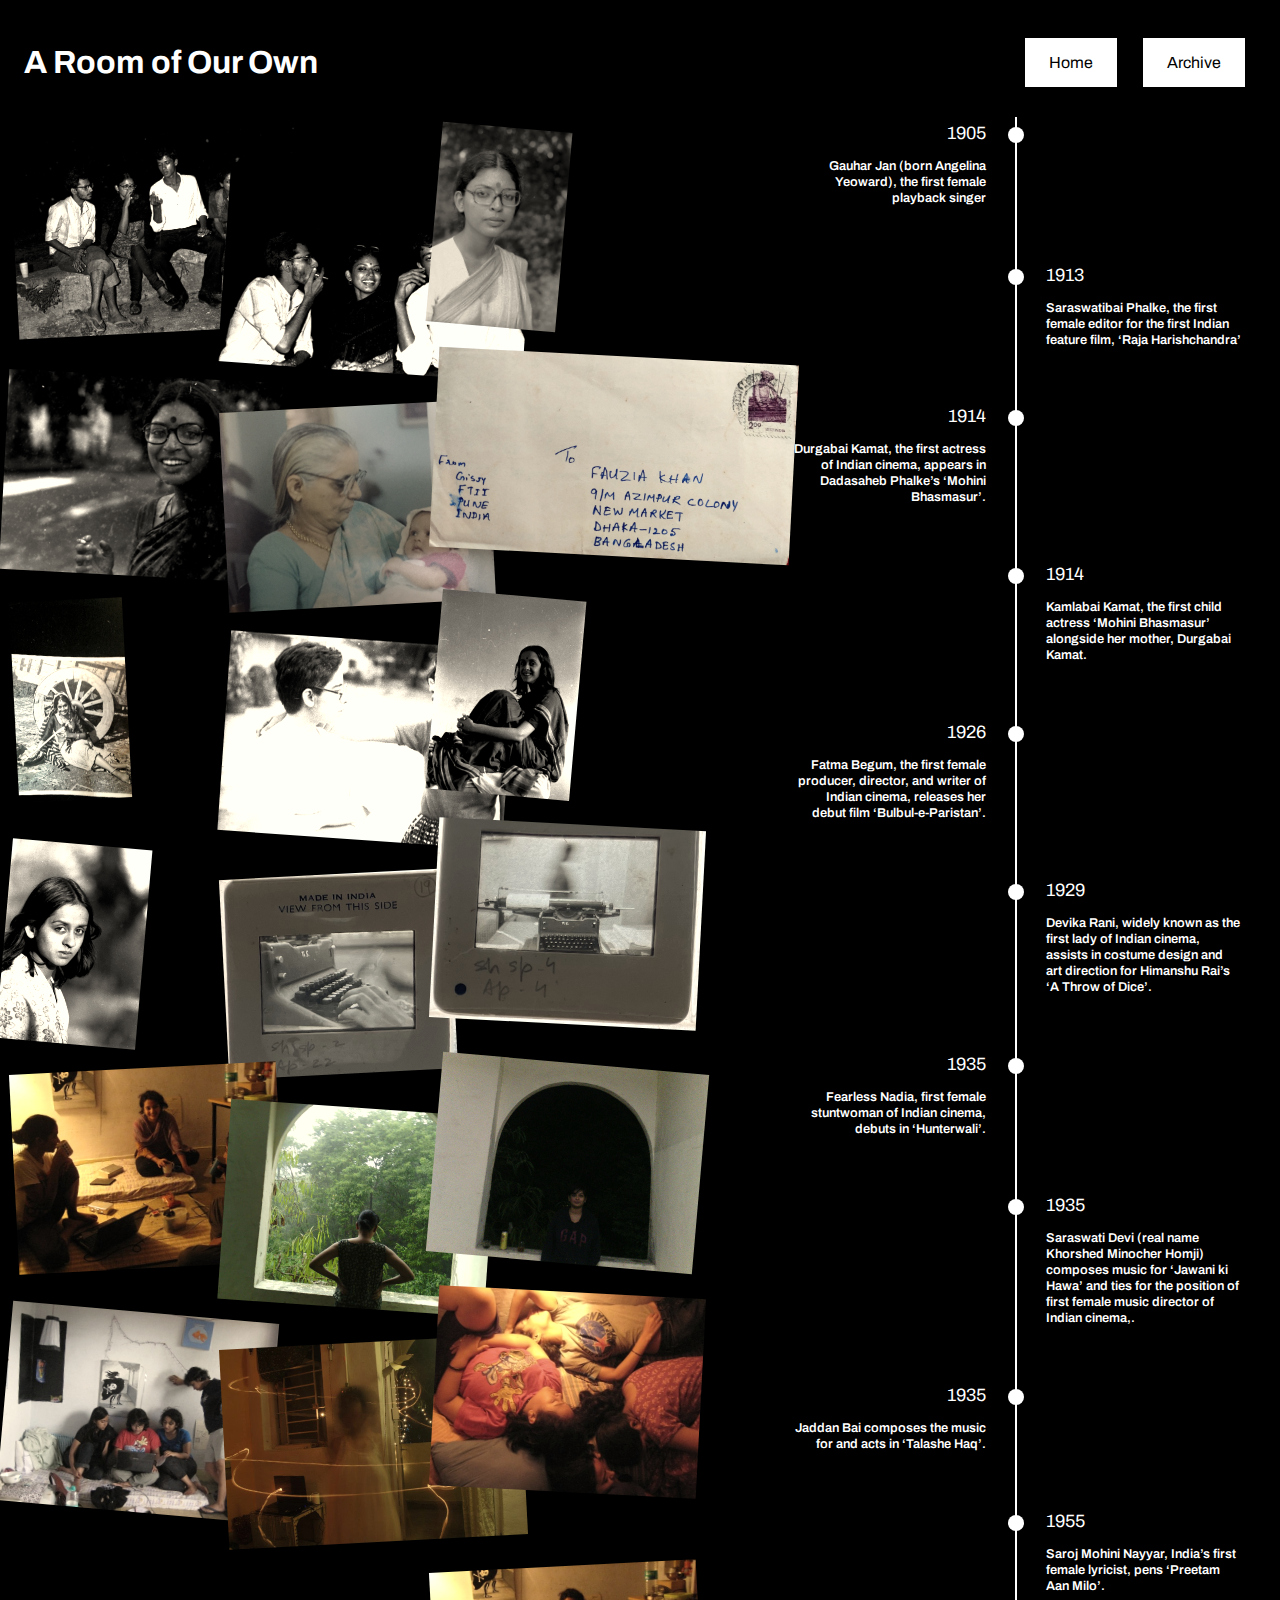
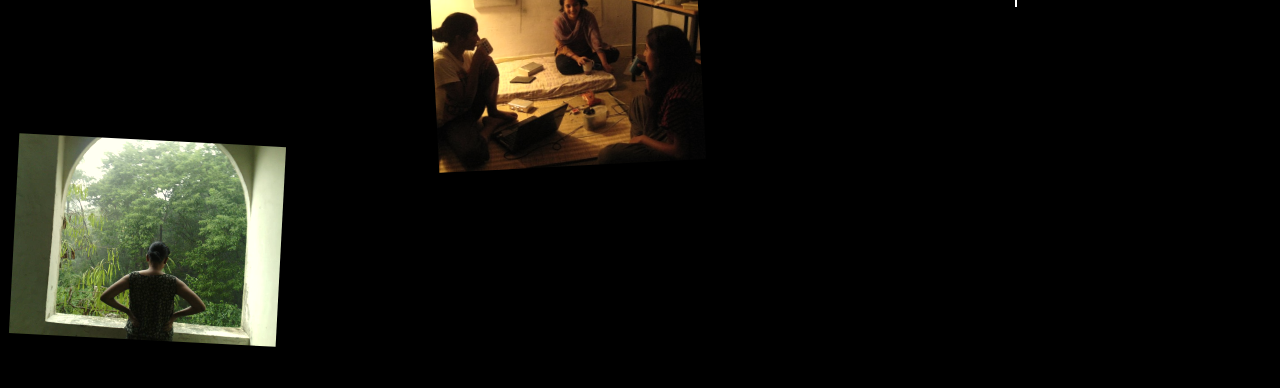
==== home.html @ 69948e9c "details added" ====
<html lang="en">
  <head>
    <meta charset="UTF-8" />
    <meta http-equiv="X-UA-Compatible" content="IE=edge" />
    <meta name="viewport" content="width=device-width, initial-scale=1.0" />
    <title>Document</title>
    <link rel="stylesheet" href="main.css" />
  </head>
  <body>
    <div class="header">
      <h1>A Room of Our Own</h1>
      <nav>
        <a onclick="location.href='/home.html';">Home</a>
        <a onclick="location.href='#';">Archive</a>
      </nav>
    </div>
    <!-- <div class="bg-image"></div> -->
    <div class="whole">
      <ul>
        <li>
          <img
            src="/images/Bina_ people_ bina dilip sudhanshu anjali.jpg"
            alt="Landscape"
          />
        </li>
        <li>
          <img
            src="/images/Bina_ People_ bina with dilip and sudhanshu.jpg"
            alt="Landscape"
          />
        </li>
        <li>
          <img src="/images/Bina_ People_ bina_1.jpg" alt="Landscape" />
        </li>
        <li>
          <img src="/images/Bina_ People_ bina_2.jpg" alt="Landscape" />
        </li>
        <li>
          <img src="/images/Copy of Irene_ people_ Tai.jpeg" alt="Landscape" />
        </li>
        <li>
          <img src="/images/Fauzia letter.jpg" alt="Landscape" />
        </li>

        <li>
          <img src="/images/Radha Saluja portfolio.jpg" alt="Landscape" />
        </li>
        <li>
          <img src="/images/Reena_ People_ reena jill.jpg" alt="Landscape" />
        </li>
        <li>
          <img src="/images/sameera_1.jpg" alt="Landscape" />
        </li>
        <li>
          <img src="/images/sameera_2.jpg" alt="Landscape" />
        </li>
        <li>
          <img
            src="/images/Surabhi_ film objects_ slide .jpg"
            alt="Landscape"
          />
        </li>
        <li>
          <img
            src="/images/Surabhi_ Object_ Typewriter slide 2.jpg"
            alt="Landscape"
          />
        </li>

        <li>
          <img src="/images/hostel 1.jpeg" alt="Landscape" />
        </li>
        <li>
          <img src="/images/hostel 11.jpeg" alt="Landscape" />
        </li>
        <li>
          <img src="/images/hostel 12.jpeg" alt="Landscape" />
        </li>
        <li>
          <img src="/images/hostel 2.jpeg" alt="Landscape" />
        </li>
        <li>
          <img src="/images/hostel 4.jpeg" alt="Landscape" />
        </li>
        <li>
          <img src="/images/hostel.jpeg" alt="Landscape" />
        </li>
        <li>
          <img src="/images/hostel 1.jpeg" alt="Landscape" />
        </li>
        <li>
          <img src="/images/hostel 11.jpeg" alt="Landscape" />
        </li>
      </ul>

      <section class="timeline-section">
        <div class="timeline-items">
          <div class="timeline-item">
            <div class="timeline-dot"></div>
            <div class="timeline-date">1905</div>
            <div class="timeline-content">
              <!-- <h3>timeline item title</h3> -->
              <p>
                Gauhar Jan (born Angelina Yeoward), the first female playback
                singer
              </p>
            </div>
          </div>
          <div class="timeline-item">
            <div class="timeline-dot"></div>
            <div class="timeline-date">1913</div>
            <div class="timeline-content">
              <!-- <h3>timeline item title</h3> -->
              <p>
                Saraswatibai Phalke, the first female editor for the first
                Indian feature film, ‘Raja Harishchandra’
              </p>
            </div>
          </div>
          <div class="timeline-item">
            <div class="timeline-dot"></div>
            <div class="timeline-date">1914</div>
            <div class="timeline-content">
              <!-- <h3>timeline item title</h3> -->
              <p>
                Durgabai Kamat, the first actress of Indian cinema, appears in
                Dadasaheb Phalke’s ‘Mohini Bhasmasur’.
              </p>
            </div>
          </div>
          <div class="timeline-item">
            <div class="timeline-dot"></div>
            <div class="timeline-date">1914</div>
            <div class="timeline-content">
              <!-- <h3>timeline item title</h3> -->
              <p>
                Kamlabai Kamat, the first child actress ‘Mohini Bhasmasur’
                alongside her mother, Durgabai Kamat.
              </p>
            </div>
          </div>
          <div class="timeline-item">
            <div class="timeline-dot"></div>
            <div class="timeline-date">1926</div>
            <div class="timeline-content">
              <!-- <h3>timeline item title</h3> -->
              <p>
                Fatma Begum, the first female producer, director, and writer of
                Indian cinema, releases her debut film ‘Bulbul-e-Paristan’.
              </p>
            </div>
          </div>
          <div class="timeline-item">
            <div class="timeline-dot"></div>
            <div class="timeline-date">1929</div>
            <div class="timeline-content">
              <!-- <h3>1929</h3> -->
              <p>
                Devika Rani, widely known as the first lady of Indian cinema,
                assists in costume design and art direction for Himanshu Rai’s
                ‘A Throw of Dice’.
              </p>
            </div>
          </div>
          <div class="timeline-item">
            <div class="timeline-dot"></div>
            <div class="timeline-date">1935</div>
            <div class="timeline-content">
              <!-- <h3>1935</h3> -->
              <p>
                Fearless Nadia, first female stuntwoman of Indian cinema, debuts
                in ‘Hunterwali’.
              </p>
            </div>
          </div>
          <div class="timeline-item">
            <div class="timeline-dot"></div>
            <div class="timeline-date">1935</div>
            <div class="timeline-content">
              <!-- <h3>1935</h3> -->
              <p>
                Saraswati Devi (real name Khorshed Minocher Homji) composes
                music for ‘Jawani ki Hawa’ and ties for the position of first
                female music director of Indian cinema,.
              </p>
            </div>
          </div>
          <div class="timeline-item">
            <div class="timeline-dot"></div>
            <div class="timeline-date">1935</div>
            <div class="timeline-content">
              <!-- <h3>1935</h3> -->
              <p>
                Jaddan Bai composes the music for and acts in ‘Talashe Haq’.
              </p>
            </div>
          </div>
          <div class="timeline-item">
            <div class="timeline-dot"></div>
            <div class="timeline-date">1955</div>
            <div class="timeline-content">
              <!-- <h3>1955 </h3> -->
              <p>
                Saroj Mohini Nayyar, India’s first female lyricist, pens
                ‘Preetam Aan Milo’.
              </p>
            </div>
          </div>
        </div>
      </section>
    </div>
  </body>
</html>
---- main.css ----
@import url("https://fonts.googleapis.com/css2?family=Archivo:ital,wght@0,100;0,400;0,500;0,600;1,100;1,300;1,400;1,500&display=swap");

:root {
  --total-thumbs: 15;
  --thumb-width: 20rem;
  --total-logo-width: calc(var(--total-thumbs) * var(--thumb-width));
  --animation-duration: calc(var(--total-thumbs) * 5s);
}

body {
  background-color: #000;
  padding: 1rem;
}
/* img {
  width: 200px;
} */

.external {
  width: var(--total-logo-width);
  scrollbar-track-color: aqua;
  /* flex-wrap: no-wrap; */
}

.img-wrapper {
  /* display: none; */
  /* height: 350px; */

  margin-left: 3rem;
  z-index: -10;
}
.img-wrapper > img {
  width: var(--thumb-width);
  /* height: 250px; */
}

.external:hover {
  animation-play-state: paused;
}

.img-wrapper > p {
  width: 250px;
}

.img-wrapper:nth-child(odd) img {
  -webkit-transform: translate(0px, 50px) rotate(-2deg);
}

.img-wrapper:nth-child(even) img {
  -webkit-transform: translate(0px, 250px) rotate(2deg);
}

.img-wrapper:nth-child(even) p {
  -webkit-transform: translate(0px, 250px);
}

.img-wrapper:nth-child(odd) p {
  -webkit-transform: translate(0px, 50px);
}

.header {
  /* width: 100%; */
  display: flex;
  flex-direction: row;
  align-items: center;
  justify-content: space-between;
  font-family: "Archivo", sans-serif;
  color: #fff;
}

a {
  background-color: white;
  border: 1rem;
  padding: 1rem 1.5rem 1rem 1.5rem;
  margin: 0.7rem;
  color: #000;
}

p {
  font-family: "Archivo", sans-serif;
  color: #fff;
}

#cta {
  /* width: 100%; */
  position: absolute;
  margin: auto;
  left: 40%;
  bottom: 2rem;
  display: flex;
  flex-direction: column;
  align-items: center;
  justify-content: space-between;
  font-family: "Archivo", sans-serif;
  color: #fff;
}
#cta p {
  margin-bottom: 2rem;
}
#intropara {
  text-align: center;
  font-size: 1.2rem;
  font-weight: 600;
}

ul {
  width: 900px;
  margin: 0px auto;
  list-style: none;
  float: left;
  padding: 10px;
}

li {
  width: 200px;
  float: left;
  margin: 0 10px 10px 0;
  -webkit-filter: sepia(0.3);
  position: relative;
  -webkit-transition: 0.8s;
}

li:hover {
  -webkit-filter: sepia(0);
  z-index: 1;
}

li:nth-child(3n) {
  margin-right: 0;
}

li:nth-last-child(-n + 3) {
  margin-bottom: 0;
}

img {
  -webkit-transition: 0.8s;
  /* width: 200px; */
  height: 200px;
  object-fit: cover;
  /* box-shadow: 1px 1px 5px rgba(0, 0, 0, 0.5); */
  /* float: left; */
  /* border: 4px solid white; */
  /* border-bottom-width: 30px; */
  -moz-box-sizing: border-box;
  -webkit-box-sizing: border-box;
  box-sizing: border-box;
  margin: 10px 0 10px 0;
}

li:nth-child(1) img {
  -webkit-transform: translate(-20px, 10px) rotate(-3deg);
}

li:nth-child(2) img {
  -webkit-transform: translate(-20px, 50px) rotate(4deg);
}

li:nth-child(3) img {
  -webkit-transform: translate(-20px, 5px) rotate(5deg);
}

li:nth-child(4) img {
  -webkit-transform: translate(-30px, 20px) rotate(3deg);
}

li:nth-child(5) img {
  -webkit-transform: translate(-20px, 50px) rotate(-3deg);
}

li:nth-child(6) img {
  -webkit-transform: translate(-20px) rotate(3deg);
}

li:nth-child(7) img {
  -webkit-transform: translate(-20px, 10px) rotate(-3deg);
}

li:nth-child(8) img {
  -webkit-transform: translate(-20px, 50px) rotate(4deg);
}

li:nth-child(9) img {
  -webkit-transform: translate(-20px, 5px) rotate(5deg);
}

li:nth-child(10) img {
  -webkit-transform: translate(-30px, 20px) rotate(5deg);
}

li:nth-child(11) img {
  -webkit-transform: translate(-20px, 50px) rotate(-3deg);
}

li:nth-child(12) img {
  -webkit-transform: translate(-20px) rotate(3deg);
}

li:nth-child(13) img {
  -webkit-transform: translate(-20px, 10px) rotate(-3deg);
}

li:nth-child(14) img {
  -webkit-transform: translate(-20px, 50px) rotate(4deg);
}

li:nth-child(15) img {
  -webkit-transform: translate(-20px, 5px) rotate(5deg);
}

li:nth-child(16) img {
  -webkit-transform: translate(-30px, 20px) rotate(5deg);
}

li:nth-child(17) img {
  -webkit-transform: translate(-20px, 50px) rotate(-3deg);
}

li:nth-child(18) img {
  -webkit-transform: translate(-20px) rotate(3deg);
}

li:nth-child(19) img {
  -webkit-transform: translate(-20px, 50px) rotate(-3deg);
}

li:nth-child(20) img {
  -webkit-transform: translate(-20px) rotate(3deg);
}

li img:hover {
  box-shadow: 0 0 5px rgba(0, 0, 0, 0.5), 0 0 15px rgba(0, 0, 0, 0.7);
  -webkit-transform: scale(1.1);
}
.timeline-section {
  /* background-color: #dddd; */
  font-family: "Archivo", sans-serif;

  min-height: 100vh;
  padding: 15px;
}
.timeline-items {
  max-width: 1000px;
  width: 450px;
  margin: auto;
  display: flex;
  flex-wrap: wrap;
  position: relative;
}
.timeline-items::before {
  content: "";
  position: absolute;
  width: 2px;
  height: 100%;
  background-color: #fff;
  left: calc(50% - 1px);
}
.timeline-item {
  margin-bottom: 40px;
  width: 100%;
  position: relative;
}
.timeline-item:last-child {
  margin-bottom: 0;
}
.timeline-item:nth-child(odd) {
  padding-right: calc(50% + 30px);
  text-align: right;
}
.timeline-item:nth-child(even) {
  padding-left: calc(50% + 30px);
}
.timeline-dot {
  height: 16px;
  width: 16px;
  background-color: #fff;
  position: absolute;
  left: calc(50% - 8px);
  border-radius: 50%;
  top: 10px;
}
.timeline-date {
  font-size: 18px;
  color: #fff;
  margin: 6px 0 15px;
}
.timeline-content {
  /* background-color: #fff;  */
  /* padding: 10px; */
  width: fit-content;
  /* border-radius: 5px; */
}
.timeline-content h3 {
  font-size: 15px;
  color: #222;
  margin: 0 0 0px;
  text-transform: capitalize;
  /* font-weight: 500; */
}
.timeline-content p {
  color: #fff;
  font-size: 0.8rem;
  font-weight: 600;
  line-height: 1rem;
}

/* responsive */
@media (max-width: 767px) {
  .timeline-items::before {
    left: 7px;
  }
  .timeline-item:nth-child(odd) {
    padding-right: 0;
    text-align: left;
  }
  .timeline-item:nth-child(odd),
  .timeline-item:nth-child(even) {
    padding-left: 37px;
  }
  .timeline-dot {
    left: 0;
  }
}

/* .whole > ul {
    padding-top: 15rem;
  } */

body > div {
  /* width: 900px; */
  /* min-width: 40px; */

  display: flex;
  flex-direction: row;
}

@keyframes carousel {
  100% {
    transform: translateX(calc(3 * -1500px));
  }
}
.external {
  animation: carousel var(--animation-duration) linear infinite;
}
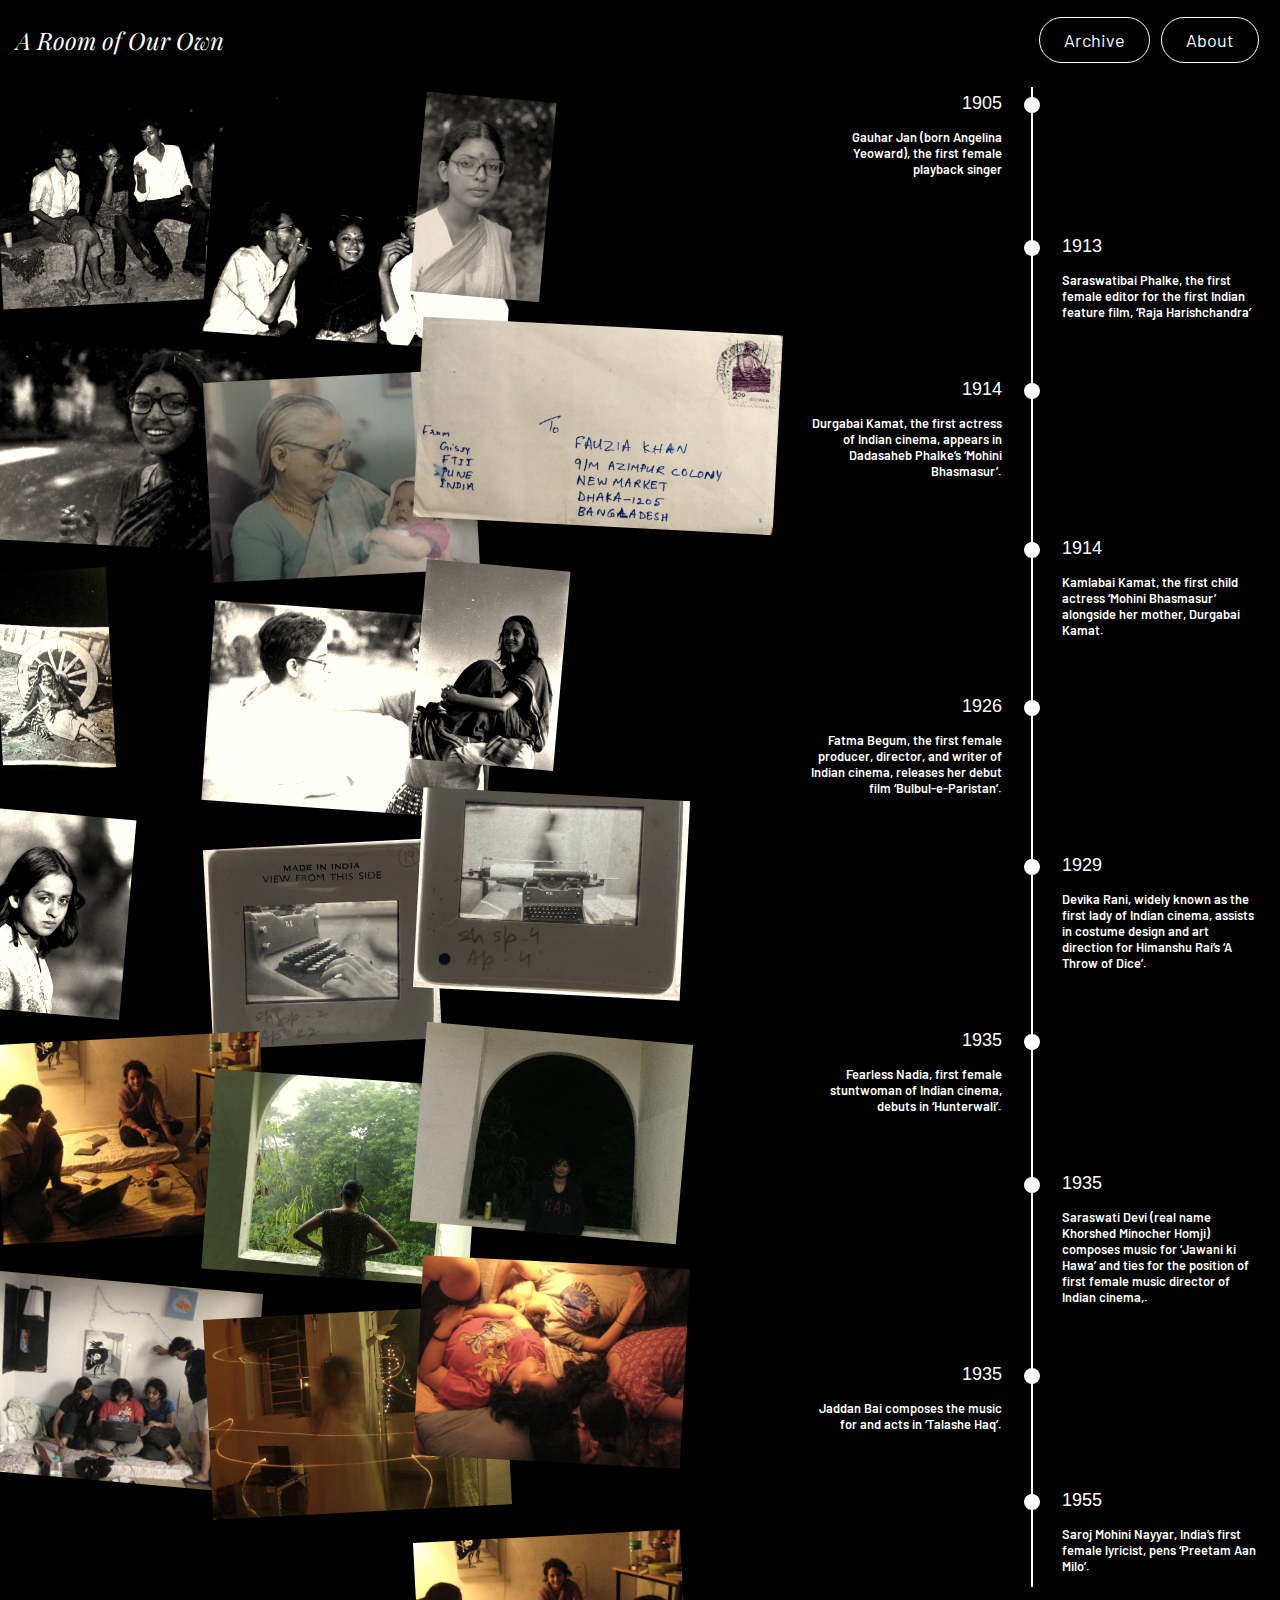
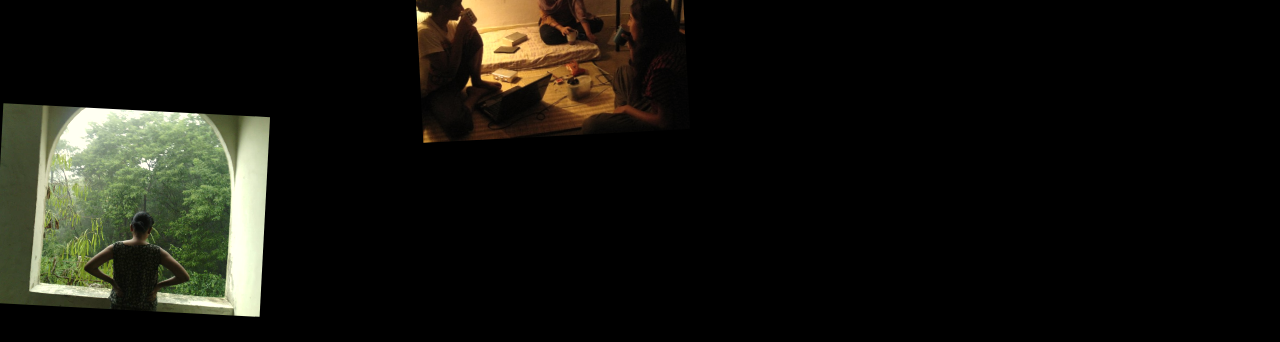
==== commit 33ed237e: "lp bg" ====
--- a/home.html
+++ b/home.html
@@ -10,8 +10,9 @@
     <div class="header">
       <h1>A Room of Our Own</h1>
       <nav>
-        <a onclick="location.href='/home.html';">Home</a>
+        <!-- <a onclick="location.href='/home.html';">Home</a> -->
         <a onclick="location.href='#';">Archive</a>
+        <a onclick="location.href='#';">About</a>
       </nav>
     </div>
     <!-- <div class="bg-image"></div> -->
--- a/main.css
+++ b/main.css
@@ -1,4 +1,4 @@
-@import url("https://fonts.googleapis.com/css2?family=Archivo:ital,wght@0,100;0,400;0,500;0,600;1,100;1,300;1,400;1,500&display=swap");
+@import url("https://fonts.googleapis.com/css2?family=Barlow:ital,wght@0,300;0,400;0,500;0,700;1,300;1,400;1,500;1,700&family=Playfair+Display:ital,wght@0,400;0,500;0,600;1,400;1,500;1,600&display=swap");
 
 :root {
   --total-thumbs: 15;
@@ -9,28 +9,48 @@
 
 body {
   background-color: #000;
-  padding: 1rem;
-}
-/* img {
-  width: 200px;
-} */
+  /* padding: 1rem; */
+}
+
+#rainbow {
+  position: absolute;
+  /* top: 3rem; */
+  left: 0;
+  top: 0;
+  background-image: linear-gradient(rgba(0, 0, 0, 0.8), rgba(0, 0, 0, 0.8)),
+    url("https://www.urbanly.in/pune/wp-content/uploads/2021/03/2-3.jpg");
+  z-index: -100;
+  height: 100vh;
+  width: 100vw;
+  background-size: contain;
+  background-repeat: repeat;
+  /* position: fixed; */
+
+  /* top: 0; */
+  /* left: 0; */
+}
 
 .external {
+  /* position: relative; */
+  /* top: 5rem; */
+  display: flex;
+  flex-direction: row;
   width: var(--total-logo-width);
-  scrollbar-track-color: aqua;
   /* flex-wrap: no-wrap; */
+  /* height: 40vh; */
 }
 
 .img-wrapper {
   /* display: none; */
   /* height: 350px; */
 
-  margin-left: 3rem;
+  margin-left: 2rem;
   z-index: -10;
 }
 .img-wrapper > img {
   width: var(--thumb-width);
-  /* height: 250px; */
+  height: 100%;
+  object-fit: contain;
 }
 
 .external:hover {
@@ -38,7 +58,8 @@
 }
 
 .img-wrapper > p {
-  width: 250px;
+  width: 20rem;
+  font-size: large;
 }
 
 .img-wrapper:nth-child(odd) img {
@@ -46,7 +67,7 @@
 }
 
 .img-wrapper:nth-child(even) img {
-  -webkit-transform: translate(0px, 250px) rotate(2deg);
+  -webkit-transform: translate(0px, 150px) rotate(2deg);
 }
 
 .img-wrapper:nth-child(even) p {
@@ -63,43 +84,67 @@
   flex-direction: row;
   align-items: center;
   justify-content: space-between;
-  font-family: "Archivo", sans-serif;
-  color: #fff;
-}
-
+  font-family: "Barlow", sans-serif;
+  font-size: 0.6rem;
+  color: #fff;
+  padding: 0 0.5rem 0 0.5rem;
+}
+.header h1 {
+  font-family: "Playfair Display", serif;
+  font-style: italic;
+  font-weight: 400;
+  font-size: 1.5rem;
+}
 a {
+  /* background-color: white; */
+  /* border: 1rem; */
+  border: solid thin;
+  border-radius: 5rem;
+  border-color: #fff;
+  padding: 0.7rem 1.5rem 0.7rem 1.5rem;
+  margin: 0.3rem;
+  color: #fff;
+  font-size: large;
+}
+
+a:hover {
   background-color: white;
-  border: 1rem;
-  padding: 1rem 1.5rem 1rem 1.5rem;
-  margin: 0.7rem;
-  color: #000;
+  /* border-color: #222; */
+  color: #222;
 }
 
 p {
-  font-family: "Archivo", sans-serif;
+  font-family: "Barlow", sans-serif;
   color: #fff;
 }
 
 #cta {
   /* width: 100%; */
   position: absolute;
-  margin: auto;
-  left: 40%;
   bottom: 2rem;
+  margin-left: auto;
+  margin-right: auto;
+  display: flex;
+  flex-direction: column;
+  align-items: center;
+  justify-content: space-evenly;
+  font-family: "Barlow", sans-serif;
+  color: #fff;
+}
+.more {
   display: flex;
   flex-direction: column;
   align-items: center;
   justify-content: space-between;
-  font-family: "Archivo", sans-serif;
-  color: #fff;
-}
-#cta p {
-  margin-bottom: 2rem;
-}
+}
+
 #intropara {
+  margin-left: auto;
+  margin-right: auto;
   text-align: center;
-  font-size: 1.2rem;
-  font-weight: 600;
+  width: 40rem;
+  font-size: x-large;
+  font-weight: 400;
 }
 
 ul {
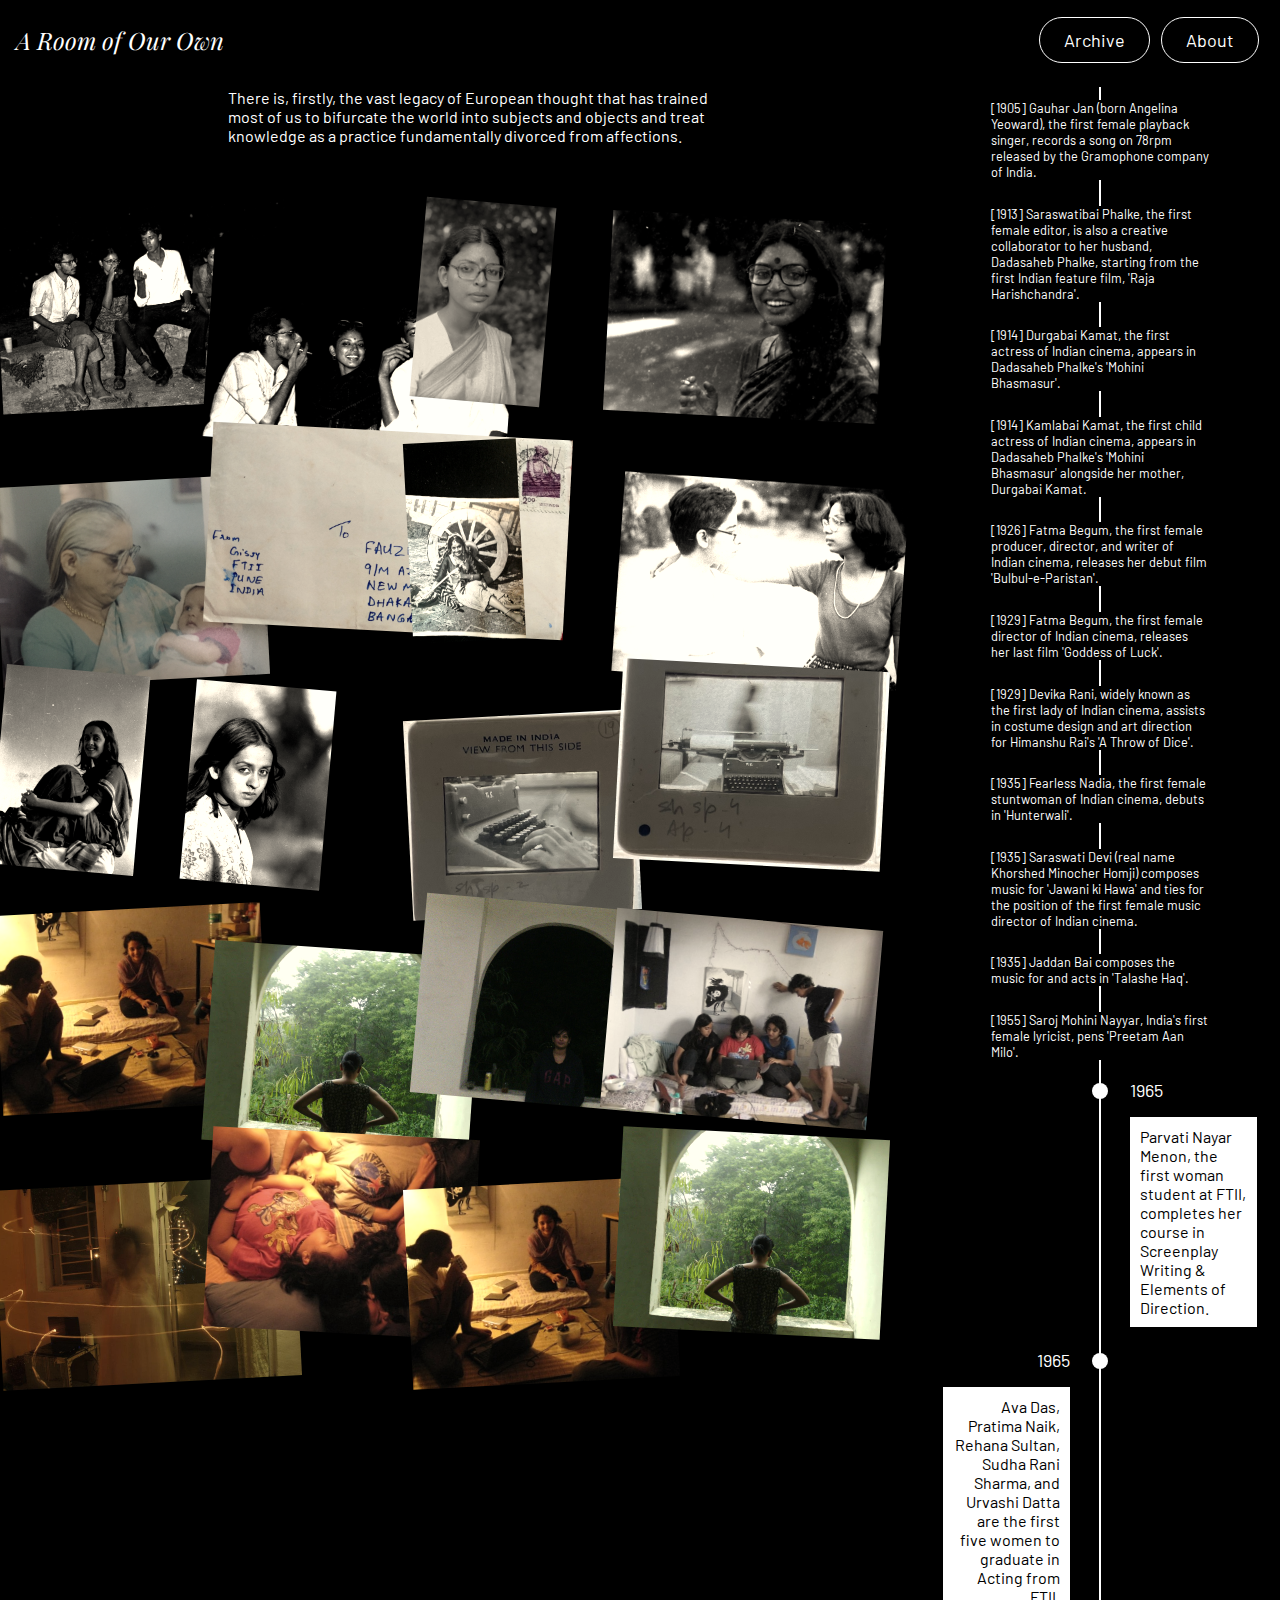
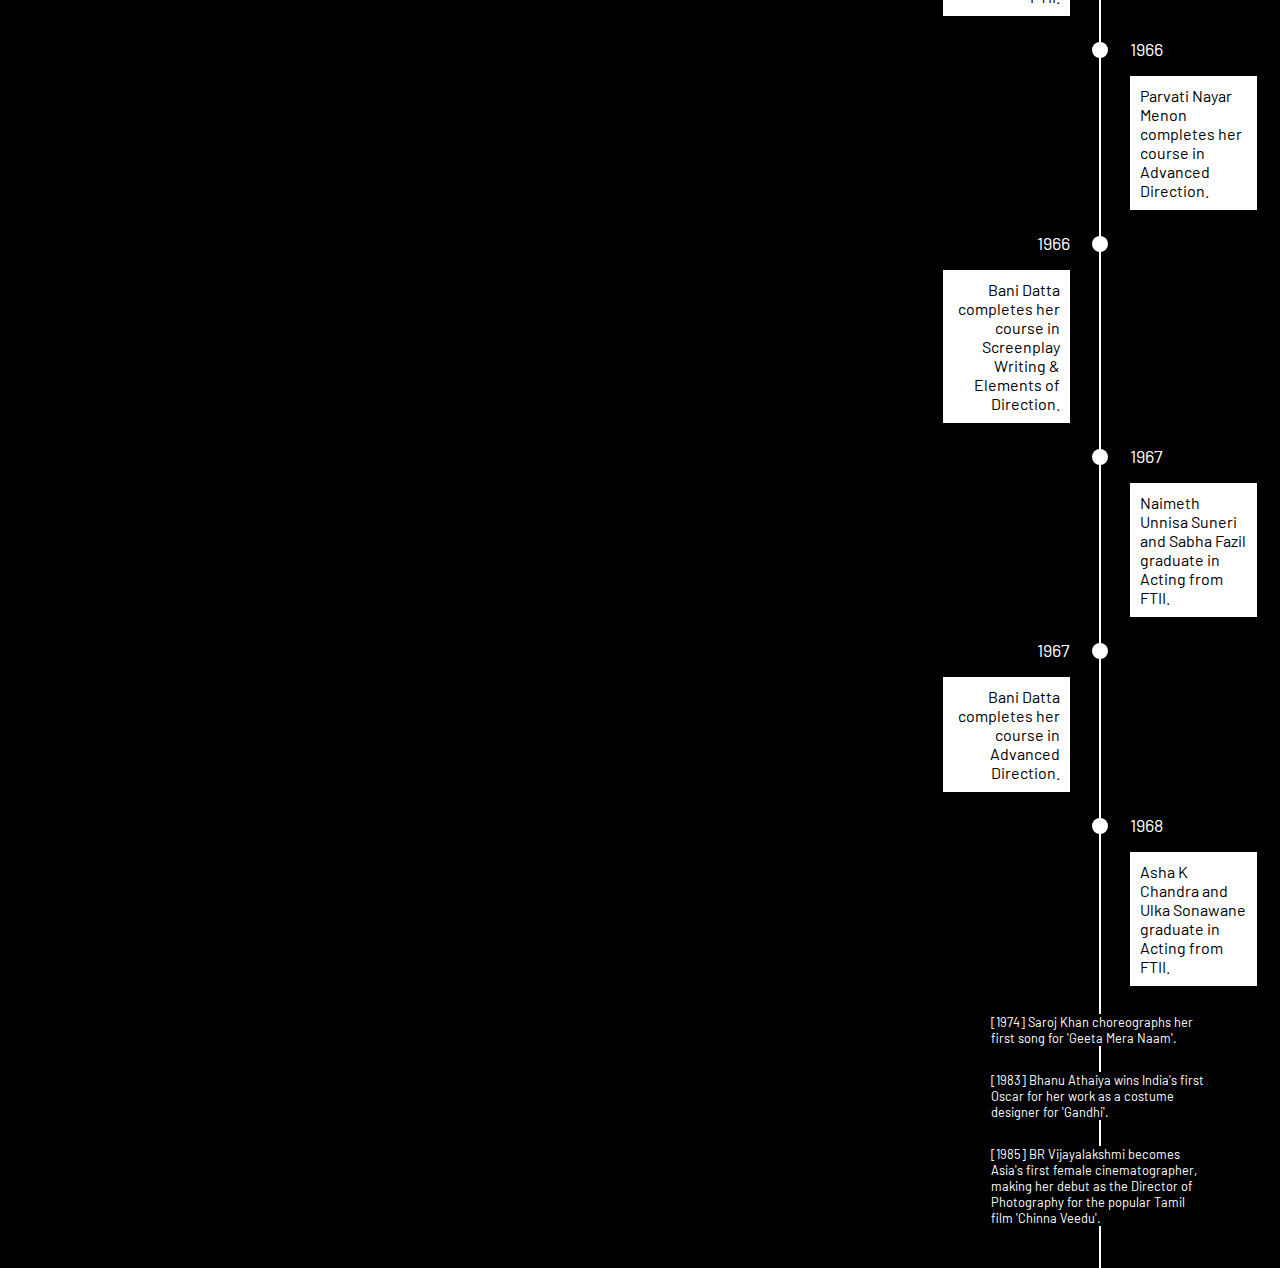
==== commit 8e4ccfaf: "added timeline from json" ====
--- a/home.html
+++ b/home.html
@@ -17,198 +17,113 @@
     </div>
     <!-- <div class="bg-image"></div> -->
     <div class="whole">
-      <ul>
-        <li>
-          <img
-            src="/images/Bina_ people_ bina dilip sudhanshu anjali.jpg"
-            alt="Landscape"
-          />
-        </li>
-        <li>
-          <img
-            src="/images/Bina_ People_ bina with dilip and sudhanshu.jpg"
-            alt="Landscape"
-          />
-        </li>
-        <li>
-          <img src="/images/Bina_ People_ bina_1.jpg" alt="Landscape" />
-        </li>
-        <li>
-          <img src="/images/Bina_ People_ bina_2.jpg" alt="Landscape" />
-        </li>
-        <li>
-          <img src="/images/Copy of Irene_ people_ Tai.jpeg" alt="Landscape" />
-        </li>
-        <li>
-          <img src="/images/Fauzia letter.jpg" alt="Landscape" />
-        </li>
+      <div id="photogrid">
+        <p id="intro-home">
+          There is, firstly, the vast legacy of European thought that has
+          trained most of us to bifurcate the world into subjects and objects
+          and treat knowledge as a practice fundamentally divorced from
+          affections.
+        </p>
+        <ul>
+          <li>
+            <img
+              src="/images/Bina_ people_ bina dilip sudhanshu anjali.jpg"
+              alt="Landscape"
+            />
+          </li>
+          <li>
+            <img
+              src="/images/Bina_ People_ bina with dilip and sudhanshu.jpg"
+              alt="Landscape"
+            />
+          </li>
+          <li>
+            <img src="/images/Bina_ People_ bina_1.jpg" alt="Landscape" />
+          </li>
+          <li>
+            <img src="/images/Bina_ People_ bina_2.jpg" alt="Landscape" />
+          </li>
+          <li>
+            <img
+              src="/images/Copy of Irene_ people_ Tai.jpeg"
+              alt="Landscape"
+            />
+          </li>
+          <li>
+            <img src="/images/Fauzia letter.jpg" alt="Landscape" />
+          </li>
 
-        <li>
-          <img src="/images/Radha Saluja portfolio.jpg" alt="Landscape" />
-        </li>
-        <li>
-          <img src="/images/Reena_ People_ reena jill.jpg" alt="Landscape" />
-        </li>
-        <li>
-          <img src="/images/sameera_1.jpg" alt="Landscape" />
-        </li>
-        <li>
-          <img src="/images/sameera_2.jpg" alt="Landscape" />
-        </li>
-        <li>
-          <img
-            src="/images/Surabhi_ film objects_ slide .jpg"
-            alt="Landscape"
-          />
-        </li>
-        <li>
-          <img
-            src="/images/Surabhi_ Object_ Typewriter slide 2.jpg"
-            alt="Landscape"
-          />
-        </li>
+          <li>
+            <img src="/images/Radha Saluja portfolio.jpg" alt="Landscape" />
+          </li>
+          <li>
+            <img src="/images/Reena_ People_ reena jill.jpg" alt="Landscape" />
+          </li>
+          <li>
+            <img src="/images/sameera_1.jpg" alt="Landscape" />
+          </li>
+          <li>
+            <img src="/images/sameera_2.jpg" alt="Landscape" />
+          </li>
+          <li>
+            <img
+              src="/images/Surabhi_ film objects_ slide .jpg"
+              alt="Landscape"
+            />
+          </li>
+          <li>
+            <img
+              src="/images/Surabhi_ Object_ Typewriter slide 2.jpg"
+              alt="Landscape"
+            />
+          </li>
 
-        <li>
-          <img src="/images/hostel 1.jpeg" alt="Landscape" />
-        </li>
-        <li>
-          <img src="/images/hostel 11.jpeg" alt="Landscape" />
-        </li>
-        <li>
-          <img src="/images/hostel 12.jpeg" alt="Landscape" />
-        </li>
-        <li>
-          <img src="/images/hostel 2.jpeg" alt="Landscape" />
-        </li>
-        <li>
-          <img src="/images/hostel 4.jpeg" alt="Landscape" />
-        </li>
-        <li>
-          <img src="/images/hostel.jpeg" alt="Landscape" />
-        </li>
-        <li>
-          <img src="/images/hostel 1.jpeg" alt="Landscape" />
-        </li>
-        <li>
-          <img src="/images/hostel 11.jpeg" alt="Landscape" />
-        </li>
-      </ul>
-
-      <section class="timeline-section">
-        <div class="timeline-items">
-          <div class="timeline-item">
+          <li>
+            <img src="/images/hostel 1.jpeg" alt="Landscape" />
+          </li>
+          <li>
+            <img src="/images/hostel 11.jpeg" alt="Landscape" />
+          </li>
+          <li>
+            <img src="/images/hostel 12.jpeg" alt="Landscape" />
+          </li>
+          <li>
+            <img src="/images/hostel 2.jpeg" alt="Landscape" />
+          </li>
+          <li>
+            <img src="/images/hostel 4.jpeg" alt="Landscape" />
+          </li>
+          <li>
+            <img src="/images/hostel.jpeg" alt="Landscape" />
+          </li>
+          <li>
+            <img src="/images/hostel 1.jpeg" alt="Landscape" />
+          </li>
+          <li>
+            <img src="/images/hostel 11.jpeg" alt="Landscape" />
+          </li>
+        </ul>
+      </div>
+      <section id="timeline-section" class="timeline-items">
+        <!-- <div class="timeline-item">
+          <p class="timeline-date">1965</p>
+          <p class="timeline-content">
+            Parvati Nayar Menon, the first woman student at FTII, completes her
+            course in Screenplay Writing &amp; Elements of Direction.
+          </p>
+          <div class="timeline-dot"></div>
+        </div> -->
+        <!-- <div class="timeline-item">
             <div class="timeline-dot"></div>
-            <div class="timeline-date">1905</div>
+            <div class="timeline-date"></div>
             <div class="timeline-content">
-              <!-- <h3>timeline item title</h3> -->
               <p>
-                Gauhar Jan (born Angelina Yeoward), the first female playback
-                singer
               </p>
             </div>
           </div>
-          <div class="timeline-item">
-            <div class="timeline-dot"></div>
-            <div class="timeline-date">1913</div>
-            <div class="timeline-content">
-              <!-- <h3>timeline item title</h3> -->
-              <p>
-                Saraswatibai Phalke, the first female editor for the first
-                Indian feature film, ‘Raja Harishchandra’
-              </p>
-            </div>
-          </div>
-          <div class="timeline-item">
-            <div class="timeline-dot"></div>
-            <div class="timeline-date">1914</div>
-            <div class="timeline-content">
-              <!-- <h3>timeline item title</h3> -->
-              <p>
-                Durgabai Kamat, the first actress of Indian cinema, appears in
-                Dadasaheb Phalke’s ‘Mohini Bhasmasur’.
-              </p>
-            </div>
-          </div>
-          <div class="timeline-item">
-            <div class="timeline-dot"></div>
-            <div class="timeline-date">1914</div>
-            <div class="timeline-content">
-              <!-- <h3>timeline item title</h3> -->
-              <p>
-                Kamlabai Kamat, the first child actress ‘Mohini Bhasmasur’
-                alongside her mother, Durgabai Kamat.
-              </p>
-            </div>
-          </div>
-          <div class="timeline-item">
-            <div class="timeline-dot"></div>
-            <div class="timeline-date">1926</div>
-            <div class="timeline-content">
-              <!-- <h3>timeline item title</h3> -->
-              <p>
-                Fatma Begum, the first female producer, director, and writer of
-                Indian cinema, releases her debut film ‘Bulbul-e-Paristan’.
-              </p>
-            </div>
-          </div>
-          <div class="timeline-item">
-            <div class="timeline-dot"></div>
-            <div class="timeline-date">1929</div>
-            <div class="timeline-content">
-              <!-- <h3>1929</h3> -->
-              <p>
-                Devika Rani, widely known as the first lady of Indian cinema,
-                assists in costume design and art direction for Himanshu Rai’s
-                ‘A Throw of Dice’.
-              </p>
-            </div>
-          </div>
-          <div class="timeline-item">
-            <div class="timeline-dot"></div>
-            <div class="timeline-date">1935</div>
-            <div class="timeline-content">
-              <!-- <h3>1935</h3> -->
-              <p>
-                Fearless Nadia, first female stuntwoman of Indian cinema, debuts
-                in ‘Hunterwali’.
-              </p>
-            </div>
-          </div>
-          <div class="timeline-item">
-            <div class="timeline-dot"></div>
-            <div class="timeline-date">1935</div>
-            <div class="timeline-content">
-              <!-- <h3>1935</h3> -->
-              <p>
-                Saraswati Devi (real name Khorshed Minocher Homji) composes
-                music for ‘Jawani ki Hawa’ and ties for the position of first
-                female music director of Indian cinema,.
-              </p>
-            </div>
-          </div>
-          <div class="timeline-item">
-            <div class="timeline-dot"></div>
-            <div class="timeline-date">1935</div>
-            <div class="timeline-content">
-              <!-- <h3>1935</h3> -->
-              <p>
-                Jaddan Bai composes the music for and acts in ‘Talashe Haq’.
-              </p>
-            </div>
-          </div>
-          <div class="timeline-item">
-            <div class="timeline-dot"></div>
-            <div class="timeline-date">1955</div>
-            <div class="timeline-content">
-              <!-- <h3>1955 </h3> -->
-              <p>
-                Saroj Mohini Nayyar, India’s first female lyricist, pens
-                ‘Preetam Aan Milo’.
-              </p>
-            </div>
-          </div>
-        </div>
+        </div> -->
       </section>
     </div>
+    <script src="timeline.js"></script>
   </body>
 </html>
--- a/main.css
+++ b/main.css
@@ -2,7 +2,7 @@
 
 :root {
   --total-thumbs: 15;
-  --thumb-width: 20rem;
+  --thumb-width: 25rem;
   --total-logo-width: calc(var(--total-thumbs) * var(--thumb-width));
   --animation-duration: calc(var(--total-thumbs) * 5s);
 }
@@ -17,7 +17,7 @@
   /* top: 3rem; */
   left: 0;
   top: 0;
-  background-image: linear-gradient(rgba(0, 0, 0, 0.8), rgba(0, 0, 0, 0.8)),
+  background-image: linear-gradient(rgba(0, 0, 0, 0.88), rgba(0, 0, 0, 0.88)),
     url("https://www.urbanly.in/pune/wp-content/uploads/2021/03/2-3.jpg");
   z-index: -100;
   height: 100vh;
@@ -63,11 +63,11 @@
 }
 
 .img-wrapper:nth-child(odd) img {
-  -webkit-transform: translate(0px, 50px) rotate(-2deg);
+  -webkit-transform: translate(0px, 0px) rotate(-2deg);
 }
 
 .img-wrapper:nth-child(even) img {
-  -webkit-transform: translate(0px, 150px) rotate(2deg);
+  -webkit-transform: translate(0px, 50px) rotate(2deg);
 }
 
 .img-wrapper:nth-child(even) p {
@@ -149,7 +149,7 @@
 
 ul {
   width: 900px;
-  margin: 0px auto;
+  /* margin: 0px auto; */
   list-style: none;
   float: left;
   padding: 10px;
@@ -276,9 +276,9 @@
   box-shadow: 0 0 5px rgba(0, 0, 0, 0.5), 0 0 15px rgba(0, 0, 0, 0.7);
   -webkit-transform: scale(1.1);
 }
-.timeline-section {
+#timeline-section {
   /* background-color: #dddd; */
-  font-family: "Archivo", sans-serif;
+  font-family: "Barlow", sans-serif;
 
   min-height: 100vh;
   padding: 15px;
@@ -286,7 +286,7 @@
 .timeline-items {
   max-width: 1000px;
   width: 450px;
-  margin: auto;
+  /* margin: auto; */
   display: flex;
   flex-wrap: wrap;
   position: relative;
@@ -297,10 +297,11 @@
   width: 2px;
   height: 100%;
   background-color: #fff;
+  z-index: -100;
   left: calc(50% - 1px);
 }
 .timeline-item {
-  margin-bottom: 40px;
+  /* margin-bottom: 40px; */
   width: 100%;
   position: relative;
 }
@@ -314,6 +315,23 @@
 .timeline-item:nth-child(even) {
   padding-left: calc(50% + 30px);
 }
+
+.timeline-item-false {
+  padding-left: 3rem;
+  padding-right: 3rem;
+  z-index: 100;
+}
+
+.timeline-content-false {
+  background-color: #000;
+  font-size: 0.8rem;
+}
+
+.timeline-content-false:hover {
+  box-shadow: 0 0 5px rgba(0, 0, 0, 0.5), 0 0 15px rgba(0, 0, 0, 0.7);
+  -webkit-transform: scale(1.3);
+}
+
 .timeline-dot {
   height: 16px;
   width: 16px;
@@ -329,8 +347,9 @@
   margin: 6px 0 15px;
 }
 .timeline-content {
-  /* background-color: #fff;  */
-  /* padding: 10px; */
+  background-color: #fff;
+  color: #000;
+  padding: 10px;
   width: fit-content;
   /* border-radius: 5px; */
 }
@@ -369,13 +388,18 @@
 /* .whole > ul {
     padding-top: 15rem;
   } */
-
-body > div {
+#intro-home {
+  width: 30rem;
+  align-self: center;
+  justify-self: center;
+}
+.whole {
   /* width: 900px; */
   /* min-width: 40px; */
 
   display: flex;
   flex-direction: row;
+  justify-content: space-evenly;
 }
 
 @keyframes carousel {
